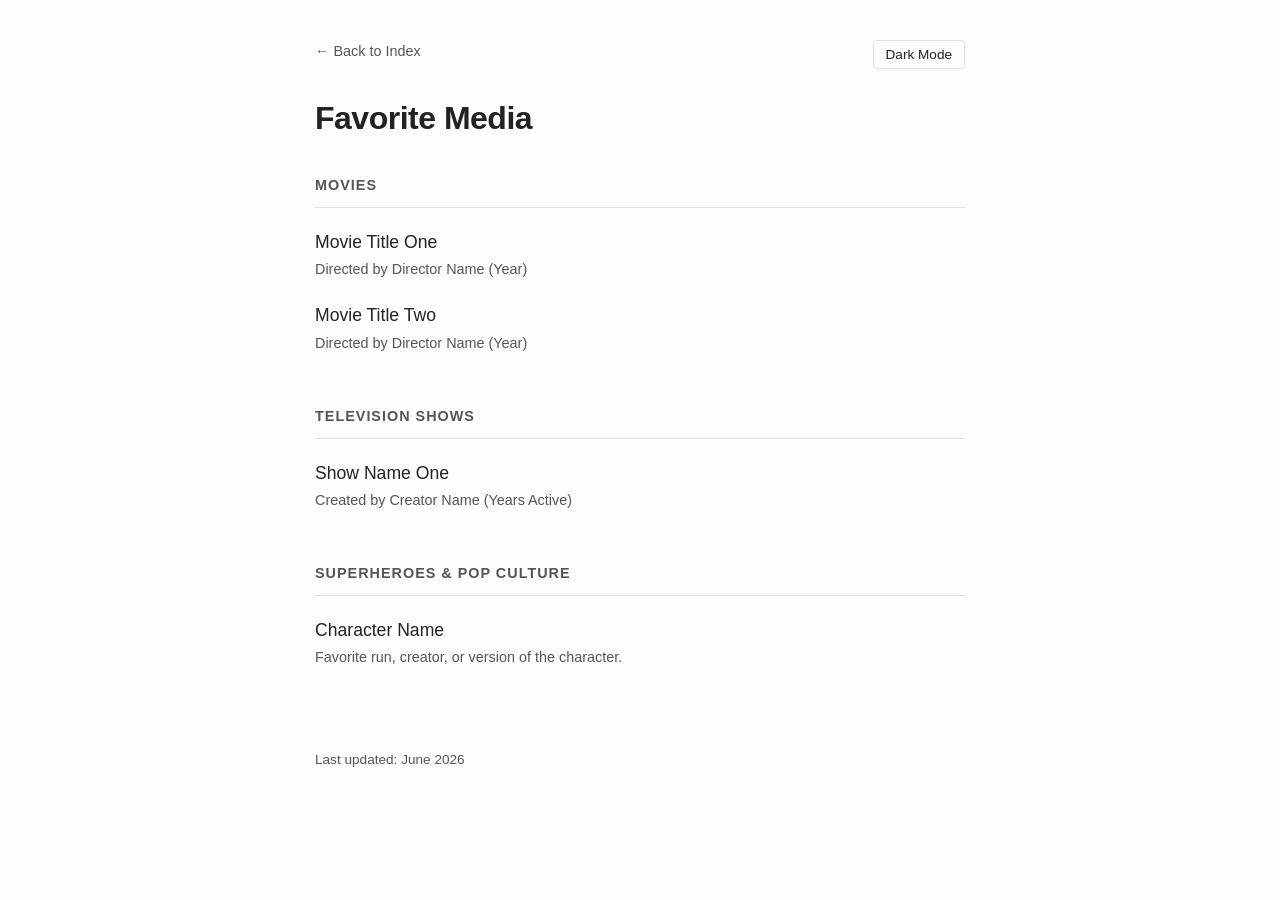
==== favorites.html @ 2f90d53b "Add files via upload" ====
<!DOCTYPE html>
<html lang="en">
<head>
    <meta charset="UTF-8">
    <meta name="viewport" content="width=device-width, initial-scale=1.0">
    <title>Favorites - Autobiography</title>
    <link rel="stylesheet" href="style.css">
</head>
<body>

    <div class="container">
        <!-- Dark Mode Toggle Button placed at the top -->
        <button class="theme-toggle-btn" id="theme-toggle">Dark Mode</button>
        <nav class="nav-back">
            <a href="index.html">← Back to Index</a>
        </nav>

        <header>
            <h1>Favorite Media</h1>
        </header>

        <main>
            <section class="category-section">
                <h2 class="category-title">Movies</h2>
                <ul class="favorites-list">
                    <li class="favorite-item">
                        <p class="favorite-title">Movie Title One</p>
                        <p class="favorite-meta">Directed by Director Name (Year)</p>
                    </li>
                    <li class="favorite-item">
                        <p class="favorite-title">Movie Title Two</p>
                        <p class="favorite-meta">Directed by Director Name (Year)</p>
                    </li>
                </ul>
            </section>

            <section class="category-section">
                <h2 class="category-title">Television Shows</h2>
                <ul class="favorites-list">
                    <li class="favorite-item">
                        <p class="favorite-title">Show Name One</p>
                        <p class="favorite-meta">Created by Creator Name (Years Active)</p>
                    </li>
                </ul>
            </section>

            <section class="category-section">
                <h2 class="category-title">Superheroes & Pop Culture</h2>
                <ul class="favorites-list">
                    <li class="favorite-item">
                        <p class="favorite-title">Character Name</p>
                        <p class="favorite-meta">Favorite run, creator, or version of the character.</p>
                    </li>
                </ul>
            </section>
        </main>

        <footer>
            <p>Last updated: June 2026</p>
        </footer>

    </div>
<script>
        const toggleBtn = document.getElementById('theme-toggle');
        
        // Check if the user has a saved preference, otherwise default to light
        const currentTheme = localStorage.getItem('theme') || 'light';
        document.documentElement.setAttribute('data-theme', currentTheme);
        toggleBtn.textContent = currentTheme === 'dark' ? 'Light Mode' : 'Dark Mode';

        toggleBtn.addEventListener('click', () => {
            let theme = document.documentElement.getAttribute('data-theme');
            
            if (theme === 'dark') {
                document.documentElement.setAttribute('data-theme', 'light');
                localStorage.setItem('theme', 'light');
                toggleBtn.textContent = 'Dark Mode';
            } else {
                document.documentElement.setAttribute('data-theme', 'dark');
                localStorage.setItem('theme', 'dark');
                toggleBtn.textContent = 'Light Mode';
            }
        });
    </script>
</body>
</html>
---- style.css ----
/* ==========================================
   1. COLOR THEME VARIABLES (Light & Dark)
   ========================================== */
/* Light theme defaults */
:root {
  --bg-color: #fdfdfd;
  --text-color: #222222;
  --accent-color: #555555;
  --border-color: #e0e0e0;
}

/* Dark theme overrides */
[data-theme="dark"] {
  --bg-color: #121212;
  --text-color: #e0e0e0;
  --accent-color: #a0a0a0;
  --border-color: #333333;
}

/* Smooth Scrolling for the whole page */
html {
  scroll-behavior: smooth;
}

/* ==========================================
   2. GENERAL BODY & LAYOUT BASE STYLES
   ========================================== */
body {
  font-family: -apple-system, BlinkMacSystemFont, "Segoe UI", Roboto, Helvetica, Arial, sans-serif;
  background-color: var(--bg-color);
  color: var(--text-color);
  line-height: 1.6;
  margin: 0;
  padding: 0px 20px 40px 20px; /* Adjusted top padding to accommodate sticky nav */
}

.container {
  max-width: 650px;
  margin: 0 auto;
  padding-top: 40px;
}

/* ==========================================
   3. NAVIGATION & CORE UI
   ========================================== */
/* Sticky Year Navigation Menu */
.year-nav {
  position: sticky;
  top: 0;
  background-color: var(--bg-color);
  border-bottom: 1px solid var(--border-color);
  padding: 12px 10px;
  box-shadow: 0 2px 8px rgba(0,0,0,0.05);
  display: flex;
  flex-wrap: wrap;
  justify-content: center;
  gap: 8px;
  z-index: 1000;
}

.year-nav a {
  text-decoration: none;
  color: var(--text-color);
  font-size: 0.9rem;
  font-weight: 500;
  padding: 4px 8px;
  border-radius: 4px;
  transition: background 0.2s, color 0.2s;
}

.year-nav a:hover {
  background-color: var(--border-color);
}

/* Back to Top Floating Action Button */
.back-to-top {
  position: fixed;
  bottom: 25px;
  right: 25px;
  background-color: var(--text-color);
  color: var(--bg-color);
  text-decoration: none;
  width: 45px;
  height: 45px;
  border-radius: 50%;
  display: flex;
  align-items: center;
  justify-content: center;
  font-size: 20px;
  box-shadow: 0 4px 12px rgba(0,0,0,0.15);
  z-index: 1000;
  opacity: 0; /* Hidden initially */
  pointer-events: none; /* Prevents interactions when hidden */
  transition: opacity 0.3s ease, transform 0.2s ease;
}

.back-to-top.show {
  opacity: 1;
  pointer-events: auto;
}

.back-to-top:hover {
  transform: translateY(-3px);
}

.nav-back {
  font-size: 0.9rem;
  margin-bottom: 30px;
}

.nav-back a {
  color: var(--accent-color);
  text-decoration: none;
}

.nav-back a:hover {
  text-decoration: underline;
}

header h1 {
  font-size: 2rem;
  font-weight: 600;
  margin-bottom: 30px;
  letter-spacing: -0.5px;
}

/* Dark mode toggle switch button elements */
.theme-toggle-btn {
  background: none;
  border: 1px solid var(--border-color);
  color: var(--text-color);
  padding: 6px 12px;
  cursor: pointer;
  font-size: 0.85rem;
  border-radius: 4px;
  float: right;
}

.theme-toggle-btn:hover {
  background-color: var(--border-color);
}

/* ==========================================
   4. HOMEPAGE SPECIFIC LAYOUTS
   ========================================== */
.intro-text p {
  font-size: 1.1rem;
  margin-bottom: 20px;
}

.divider {
  height: 1px;
  background-color: var(--border-color);
  margin: 40px 0;
}

.index-title {
  font-size: 0.9rem;
  text-transform: uppercase;
  letter-spacing: 1px;
  color: var(--accent-color);
  margin-bottom: 20px;
}

.index-links {
  list-style: none;
  padding: 0;
  margin: 0;
}

.index-item {
  margin-bottom: 25px;
}

.index-item a {
  font-size: 1.1rem;
  color: var(--text-color);
  text-decoration: none;
  font-weight: 500;
  display: inline-block;
}

.index-item a:hover {
  text-decoration: underline;
}

.index-item p {
  margin: 5px 0 0 0;
  font-size: 0.95rem;
  color: var(--accent-color);
}

/* ==========================================
   5. TIMELINE & COLLAGE LAYOUTS
   ========================================== */
.timeline-year {
  margin-top: 50px;
  border-top: 2px solid var(--text-color);
  padding-top: 20px;
  scroll-margin-top: 70px; /* Prevents header from covering titles when jumping anchors */
}

.timeline-year h2 {
  font-size: 1.6rem;
  margin: 0 0 30px 0;
  font-weight: 600;
}

.timeline-month {
  margin-bottom: 35px;
  padding-left: 20px;
  border-left: 1px solid var(--border-color);
}

.timeline-month h3 {
  font-size: 1.05rem;
  text-transform: uppercase;
  letter-spacing: 0.5px;
  color: var(--accent-color);
  margin: 0 0 10px 0;
}

.timeline-month p {
  font-size: 1.05rem;
  margin: 0;
}

/* Photo Collage Structure */
.photo-collage {
  display: grid;
  grid-template-columns: repeat(3, 1fr);
  grid-gap: 10px;
  margin-top: 15px;
  margin-bottom: 15px;
}

.collage-item {
  position: relative;
  background-color: var(--border-color);
  border-radius: 4px;
  overflow: hidden;
  aspect-ratio: 1 / 1;
}

.collage-item.large {
  grid-column: span 2;
  grid-row: span 2;
  aspect-ratio: auto;
}

.collage-item img {
  width: 100%;
  height: 100%;
  object-fit: cover;
  display: block;
  cursor: pointer;
  transition: opacity 0.2s ease;
}

.collage-item img:hover {
  opacity: 0.9;
}

/* ==========================================
   6. FAVORITES PAGE SPECIFIC LAYOUTS
   ========================================== */
.category-section {
  margin-bottom: 50px;
}

.category-title {
  font-size: 0.9rem;
  text-transform: uppercase;
  letter-spacing: 1px;
  color: var(--accent-color);
  border-bottom: 1px solid var(--border-color);
  padding-bottom: 10px;
  margin-bottom: 20px;
}

.favorites-list {
  list-style: none;
  padding: 0;
  margin: 0;
}

.favorite-item {
  margin-bottom: 20px;
}

.favorite-title {
  font-size: 1.1rem;
  font-weight: 500;
  margin: 0;
}

.favorite-meta {
  font-size: 0.9rem;
  color: var(--accent-color);
  margin: 2px 0 0 0;
}

/* ==========================================
   7. POP-UP LIGHTBOX VIEWER CONTROL STYLES
   ========================================== */
.lightbox-overlay {
  display: none;
  position: fixed;
  z-index: 1000;
  top: 0;
  left: 0;
  width: 100%;
  height: 100%;
  background-color: rgba(0, 0, 0, 0.9);
  justify-content: center;
  align-items: center;
  user-select: none;
}

.lightbox-img {
  max-width: 85%;
  max-height: 85%;
  object-fit: contain;
  border-radius: 4px;
  box-shadow: 0 4px 20px rgba(0,0,0,0.5);
}

.lightbox-btn {
  position: absolute;
  background: none;
  border: none;
  color: #ffffff;
  font-size: 2.5rem;
  cursor: pointer;
  opacity: 0.7;
  transition: opacity 0.2s;
  padding: 10px;
}

.lightbox-btn:hover {
  opacity: 1;
}

.lightbox-close {
  top: 20px;
  right: 20px;
  font-size: 2rem;
  line-height: 1;
}

.lightbox-prev {
  left: 20px;
  top: 50%;
  transform: translateY(-50%);
}

.lightbox-next {
  right: 20px;
  top: 50%;
  transform: translateY(-50%);
}

.lightbox-caption {
  position: absolute;
  bottom: 20px;
  left: 50%;
  transform: translateX(-50%);
  color: #ffffff;
  font-size: 1rem;
  text-align: center;
  background-color: rgba(0, 0, 0, 0.6);
  padding: 8px 16px;
  border-radius: 4px;
  max-width: 80%;
  pointer-events: none;
}

/* ==========================================
   8. FOOTER & MEDIA RESPONSIVENESS RULES
   ========================================== */
footer {
  margin-top: 80px;
  font-size: 0.85rem;
  color: var(--accent-color);
}

@media (max-width: 600px) {
  .lightbox-btn {
    font-size: 2rem;
  }
  .lightbox-prev {
    left: 5px;
  }
  .lightbox-next {
    right: 5px;
  }
}

@media (max-width: 480px) {
  .photo-collage {
    grid-template-columns: repeat(2, 1fr);
  }
  .collage-item.large {
    grid-column: span 2;
    grid-row: span 1;
  }
  .year-nav {
    gap: 4px;
    padding: 8px 4px;
  }
  .year-nav a {
    font-size: 0.8rem;
    padding: 3px 6px;
  }
}
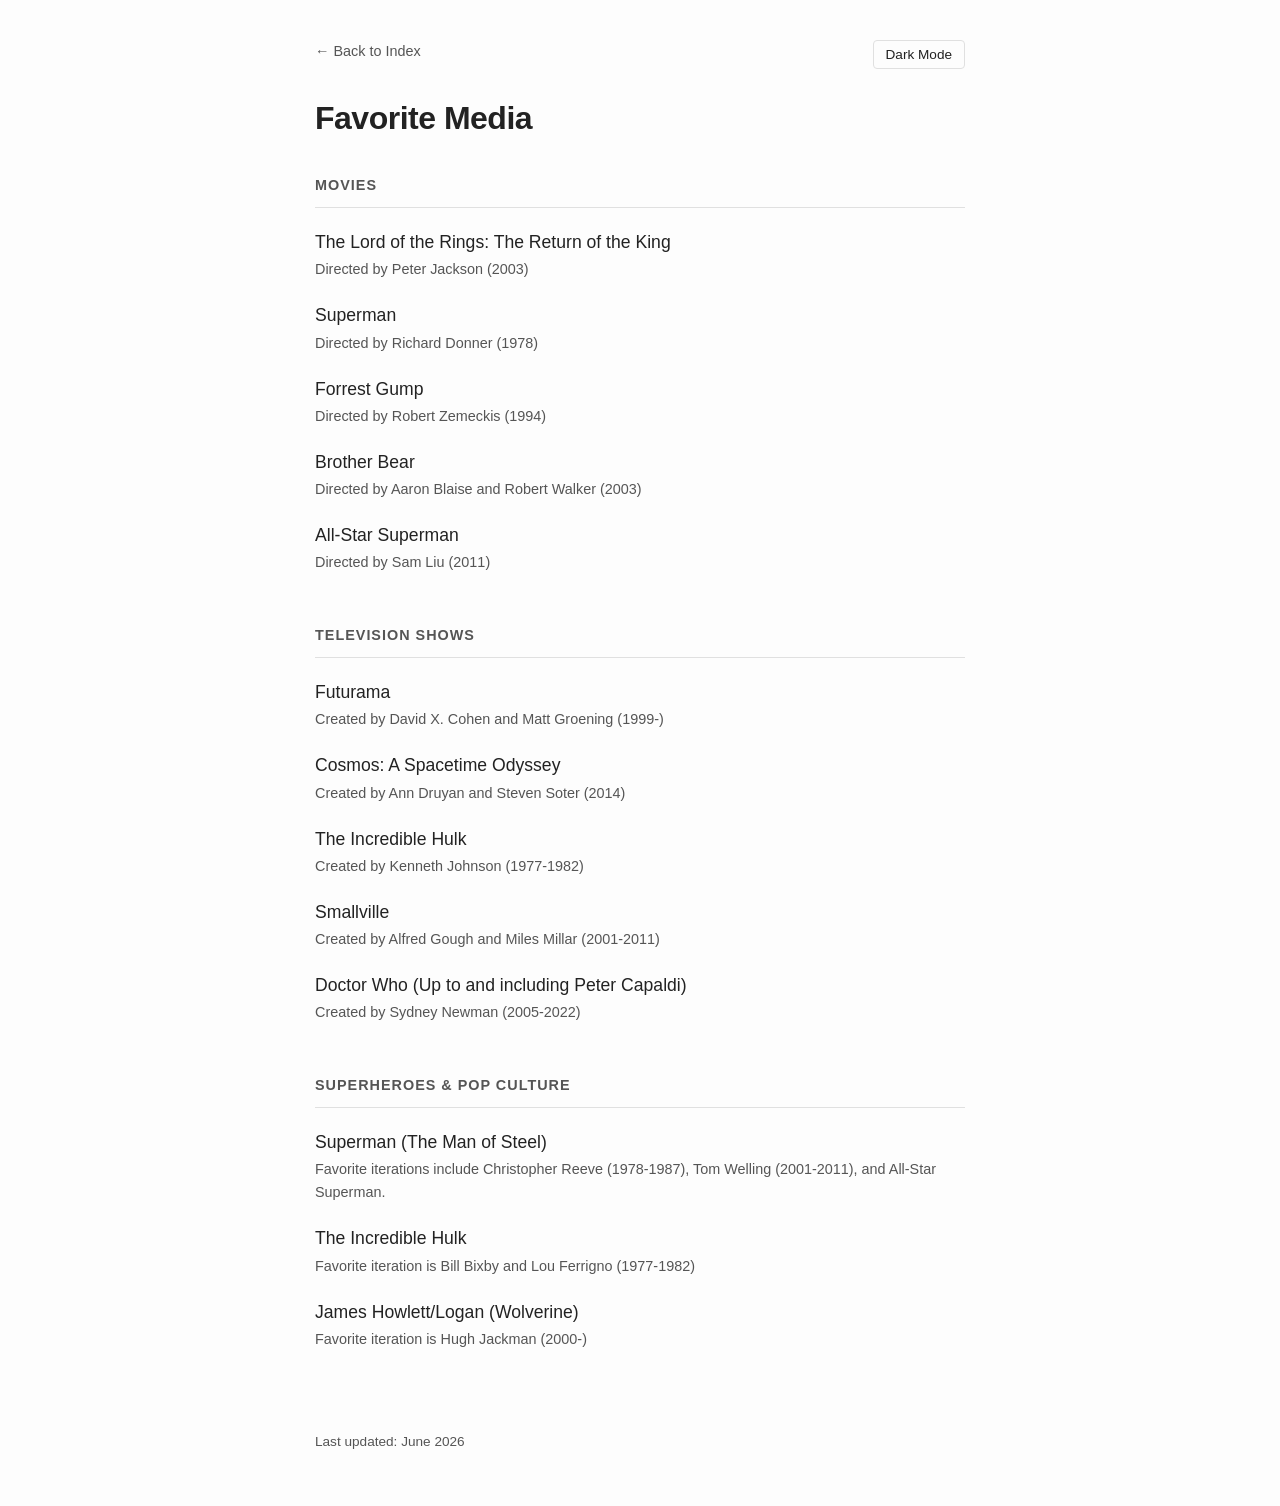
==== commit 8f8d5462: "Update favorites.html" ====
--- a/favorites.html
+++ b/favorites.html
@@ -14,50 +14,87 @@
         <nav class="nav-back">
             <a href="index.html">← Back to Index</a>
         </nav>
+    <header>
+        <h1>Favorite Media</h1>
+  </header>
 
-        <header>
-            <h1>Favorite Media</h1>
-        </header>
+  <!-- Movies Category Block -->
+  <section class="category-section">
+    <h2 class="category-title">Movies</h2>
+    <ul class="favorites-list">
+      <li class="favorite-item">
+        <h3 class="favorite-title">The Lord of the Rings: The Return of the King</h3>
+        <p class="favorite-meta">Directed by Peter Jackson (2003)</p>
+      </li>
+      <li class="favorite-item">
+        <h3 class="favorite-title">Superman</h3>
+        <p class="favorite-meta">Directed by Richard Donner (1978)</p>
+      </li>
+      <li class="favorite-item">
+        <h3 class="favorite-title">Forrest Gump</h3>
+        <p class="favorite-meta">Directed by Robert Zemeckis (1994)</p>
+      </li>
+      <li class="favorite-item">
+        <h3 class="favorite-title">Brother Bear</h3>
+        <p class="favorite-meta">Directed by Aaron Blaise and Robert Walker (2003)</p>
+      </li>
+      <li class="favorite-item">
+        <h3 class="favorite-title">All-Star Superman</h3>
+        <p class="favorite-meta">Directed by Sam Liu (2011)</p>
+      </li>
+    </ul>
+  </section>
 
-        <main>
-            <section class="category-section">
-                <h2 class="category-title">Movies</h2>
-                <ul class="favorites-list">
-                    <li class="favorite-item">
-                        <p class="favorite-title">Movie Title One</p>
-                        <p class="favorite-meta">Directed by Director Name (Year)</p>
-                    </li>
-                    <li class="favorite-item">
-                        <p class="favorite-title">Movie Title Two</p>
-                        <p class="favorite-meta">Directed by Director Name (Year)</p>
-                    </li>
-                </ul>
-            </section>
+  <!-- Television Shows Category Block -->
+  <section class="category-section">
+    <h2 class="category-title">Television Shows</h2>
+    <ul class="favorites-list">
+      <li class="favorite-item">
+        <h3 class="favorite-title">Futurama</h3>
+        <p class="favorite-meta">Created by David X. Cohen and Matt Groening (1999-)</p>
+      </li>
+      <li class="favorite-item">
+        <h3 class="favorite-title">Cosmos: A Spacetime Odyssey</h3>
+        <p class="favorite-meta">Created by Ann Druyan and Steven Soter (2014)</p>
+      </li>
+      <li class="favorite-item">
+        <h3 class="favorite-title">The Incredible Hulk</h3>
+        <p class="favorite-meta">Created by Kenneth Johnson (1977-1982)</p>
+      </li>
+      <li class="favorite-item">
+        <h3 class="favorite-title">Smallville</h3>
+        <p class="favorite-meta">Created by Alfred Gough and Miles Millar (2001-2011)</p>
+      </li>
+      <li class="favorite-item">
+        <h3 class="favorite-title">Doctor Who (Up to and including Peter Capaldi)</h3>
+        <p class="favorite-meta">Created by Sydney Newman (2005-2022)</p>
+      </li>
+    </ul>
+  </section>
 
-            <section class="category-section">
-                <h2 class="category-title">Television Shows</h2>
-                <ul class="favorites-list">
-                    <li class="favorite-item">
-                        <p class="favorite-title">Show Name One</p>
-                        <p class="favorite-meta">Created by Creator Name (Years Active)</p>
-                    </li>
-                </ul>
-            </section>
+  <!-- Superheroes Category Block -->
+  <section class="category-section">
+    <h2 class="category-title">Superheroes & Pop Culture</h2>
+    <ul class="favorites-list">
+      <li class="favorite-item">
+        <h3 class="favorite-title">Superman (The Man of Steel)</h3>
+        <p class="favorite-meta">Favorite iterations include Christopher Reeve (1978-1987), Tom Welling (2001-2011), and All-Star Superman.</p>
+      </li>
+      <li class="favorite-item">
+        <h3 class="favorite-title">The Incredible Hulk</h3>
+        <p class="favorite-meta">Favorite iteration is Bill Bixby and Lou Ferrigno (1977-1982)</p>
+      </li>
+      <li class="favorite-item">
+        <h3 class="favorite-title">James Howlett/Logan (Wolverine)</h3>
+        <p class="favorite-meta">Favorite iteration is Hugh Jackman (2000-) </p>
+      </li>
+    </ul>
+  </section>
 
-            <section class="category-section">
-                <h2 class="category-title">Superheroes & Pop Culture</h2>
-                <ul class="favorites-list">
-                    <li class="favorite-item">
-                        <p class="favorite-title">Character Name</p>
-                        <p class="favorite-meta">Favorite run, creator, or version of the character.</p>
-                    </li>
-                </ul>
-            </section>
-        </main>
-
-        <footer>
-            <p>Last updated: June 2026</p>
-        </footer>
+  <footer>
+    <p>Last updated: June 2026</p>
+  </footer>
+</div>
 
     </div>
 <script>
--- a/style.css
+++ b/style.css
@@ -360,20 +360,7 @@
   transform: translateY(-50%);
 }
 
-.lightbox-caption {
-  position: absolute;
-  bottom: 20px;
-  left: 50%;
-  transform: translateX(-50%);
-  color: #ffffff;
-  font-size: 1rem;
-  text-align: center;
-  background-color: rgba(0, 0, 0, 0.6);
-  padding: 8px 16px;
-  border-radius: 4px;
-  max-width: 80%;
-  pointer-events: none;
-}
+
 
 /* ==========================================
    8. FOOTER & MEDIA RESPONSIVENESS RULES
